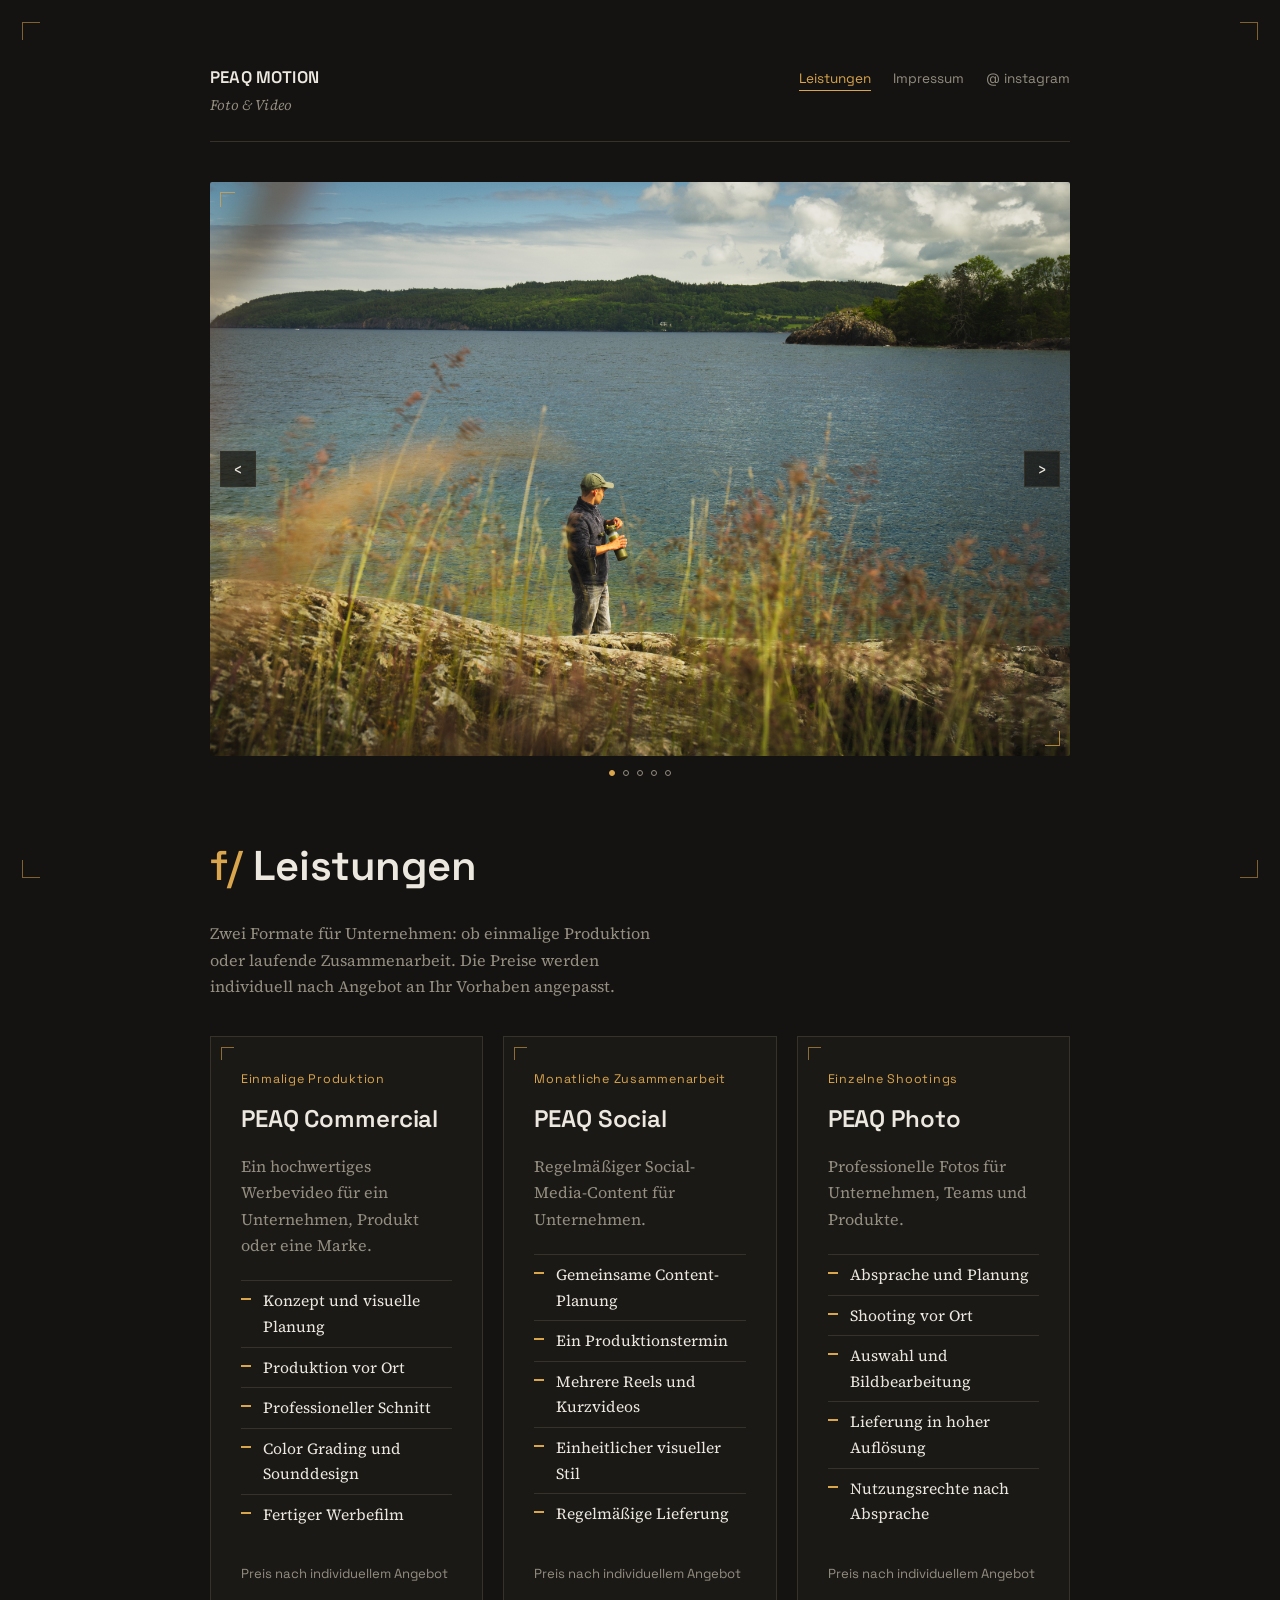
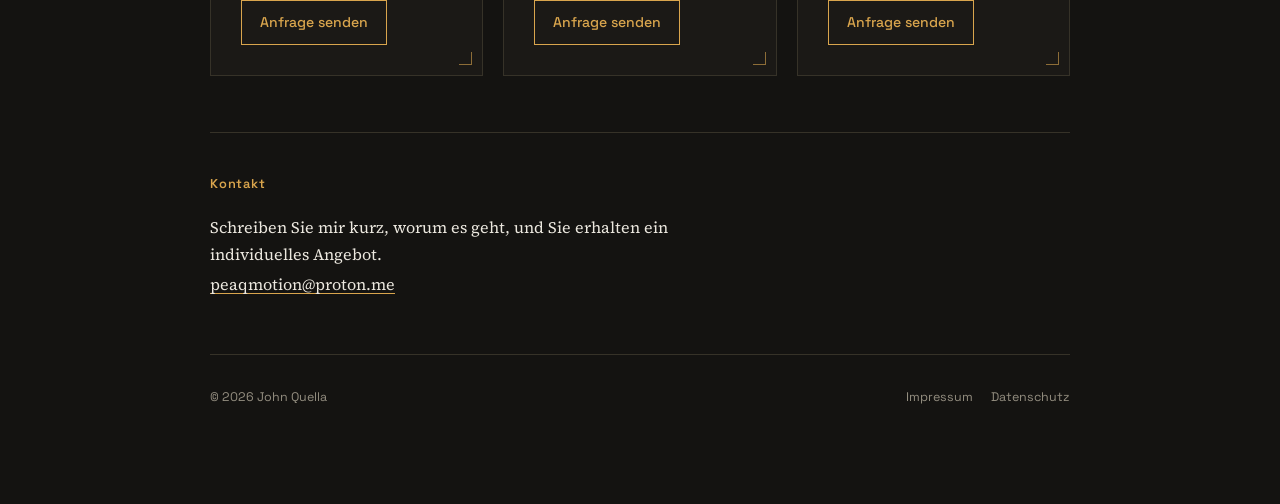
==== index.html @ 685e0910 "Add files via upload" ====
<!DOCTYPE html>
<html lang="de">
<head>
<meta charset="UTF-8">
<meta name="viewport" content="width=device-width, initial-scale=1">
<title>PEAQ MOTION – Foto &amp; Video</title>
<meta name="description" content="PEAQ MOTION – Werbevideos und Social-Media-Content für Unternehmen. Foto und Video aus Rostock.">
<link rel="icon" href="favicon.svg" type="image/svg+xml">
<link rel="stylesheet" href="style.css">
</head>
<body>

  <div class="frame-mark tl"></div>
  <div class="frame-mark tr"></div>
  <div class="frame-mark bl"></div>
  <div class="frame-mark br"></div>

  <main>
    <header>
      <a class="brand" href="index.html">
        PEAQ MOTION
        <span>Foto &amp; Video</span>
      </a>
      <nav>
        <a href="index.html" aria-current="page">Leistungen</a>
        <a href="impressum.html">Impressum</a>
        <a href="https://instagram.com/peaq.motion">@ instagram</a>
      </nav>
    </header>

    <div class="carousel" aria-roledescription="Karussell" aria-label="Fotos">
      <div class="carousel-viewport">
        <div class="carousel-track" id="carTrack">
          <figure class="slide"><img src="fotos/foto-1.jpeg" alt="" loading="lazy" onerror="this.parentElement.classList.add('slide--empty')"><span class="ph">Foto 1</span></figure>
          <figure class="slide"><img src="fotos/foto-2.jpeg" alt="" loading="lazy" onerror="this.parentElement.classList.add('slide--empty')"><span class="ph">Foto 2</span></figure>
          <figure class="slide"><img src="fotos/foto-3.jpeg" alt="" loading="lazy" onerror="this.parentElement.classList.add('slide--empty')"><span class="ph">Foto 3</span></figure>
          <figure class="slide"><img src="fotos/foto-4.jpeg" alt="" loading="lazy" onerror="this.parentElement.classList.add('slide--empty')"><span class="ph">Foto 4</span></figure>
          <figure class="slide"><img src="fotos/foto-5.jpeg" alt="" loading="lazy" onerror="this.parentElement.classList.add('slide--empty')"><span class="ph">Foto 5</span></figure>
        </div>
        <button class="car-btn prev" id="carPrev" aria-label="Vorheriges Foto">‹</button>
        <button class="car-btn next" id="carNext" aria-label="Nächstes Foto">›</button>
      </div>
      <div class="car-dots" id="carDots"></div>
    </div>

    <div class="block">
      <h1><span class="fstop">f/</span> Leistungen</h1>
      <p class="intro">Zwei Formate für Unternehmen: ob einmalige Produktion oder laufende Zusammenarbeit. Die Preise werden individuell nach Angebot an Ihr Vorhaben angepasst.</p>

      <div class="cards">
        <article class="card">
          <p class="tag">Einmalige Produktion</p>
          <h3>PEAQ Commercial</h3>
          <p class="lead">Ein hochwertiges Werbevideo für ein Unternehmen, Produkt oder eine Marke.</p>
          <ul>
            <li>Konzept und visuelle Planung</li>
            <li>Produktion vor Ort</li>
            <li>Professioneller Schnitt</li>
            <li>Color Grading und Sounddesign</li>
            <li>Fertiger Werbefilm</li>
          </ul>
          <p class="price">Preis nach individuellem Angebot</p>
          <a class="btn" href="mailto:peaqmotion@proton.me?subject=Anfrage%20PEAQ%20Commercial">Anfrage senden</a>
        </article>

        <article class="card">
          <p class="tag">Monatliche Zusammenarbeit</p>
          <h3>PEAQ Social</h3>
          <p class="lead">Regelmäßiger Social-Media-Content für Unternehmen.</p>
          <ul>
            <li>Gemeinsame Content-Planung</li>
            <li>Ein Produktionstermin</li>
            <li>Mehrere Reels und Kurzvideos</li>
            <li>Einheitlicher visueller Stil</li>
            <li>Regelmäßige Lieferung</li>
          </ul>
          <p class="price">Preis nach individuellem Angebot</p>
          <a class="btn" href="mailto:peaqmotion@proton.me?subject=Anfrage%20PEAQ%20Social">Anfrage senden</a>
        </article>

        <article class="card">
  <p class="tag">Einzelne Shootings</p>
  <h3>PEAQ Photo</h3>
  <p class="lead">Professionelle Fotos für Unternehmen, Teams und Produkte.</p>
  <ul>
    <li>Absprache und Planung</li>
    <li>Shooting vor Ort</li>
    <li>Auswahl und Bildbearbeitung</li>
    <li>Lieferung in hoher Auflösung</li>
    <li>Nutzungsrechte nach Absprache</li>
  </ul>
  <p class="price">Preis nach individuellem Angebot</p>
  <a class="btn" href="mailto:peaqmotion@proton.me?subject=Anfrage%20PEAQ%20Photo">Anfrage senden</a>
</article>
      </div>
    </div>

    <div class="block">
      <h2>Kontakt</h2>
      <p>Schreiben Sie mir kurz, worum es geht, und Sie erhalten ein individuelles Angebot.</p>
      <p><a class="mail" href="mailto:peaqmotion@proton.me">peaqmotion@proton.me</a></p>
    </div>

    <footer>
      <span>© 2026 John Quella</span>
      <span class="links">
        <a href="impressum.html">Impressum</a>
        <a href="impressum.html#datenschutz">Datenschutz</a>
      </span>
    </footer>
  </main>

  <script>
    (function () {
      var track = document.getElementById('carTrack');
      var dotsWrap = document.getElementById('carDots');
      var slides = track.children.length;
      var current = 0;

      for (var i = 0; i < slides; i++) {
        var dot = document.createElement('button');
        dot.className = 'car-dot';
        dot.setAttribute('aria-label', 'Foto ' + (i + 1));
        dot.addEventListener('click', (function (idx) { return function () { goTo(idx); }; })(i));
        dotsWrap.appendChild(dot);
      }

      function update() {
        track.style.transform = 'translateX(-' + (current * 100) + '%)';
        var dots = dotsWrap.children;
        for (var i = 0; i < dots.length; i++) {
          dots[i].setAttribute('aria-current', i === current ? 'true' : 'false');
        }
      }
      function goTo(idx) { current = (idx + slides) % slides; update(); }

      document.getElementById('carPrev').addEventListener('click', function () { goTo(current - 1); });
      document.getElementById('carNext').addEventListener('click', function () { goTo(current + 1); });

      var carousel = document.querySelector('.carousel');
      carousel.setAttribute('tabindex', '0');
      carousel.addEventListener('keydown', function (e) {
        if (e.key === 'ArrowLeft') goTo(current - 1);
        if (e.key === 'ArrowRight') goTo(current + 1);
      });

      var startX = null;
      var viewport = document.querySelector('.carousel-viewport');
      viewport.addEventListener('touchstart', function (e) { startX = e.touches[0].clientX; }, { passive: true });
      viewport.addEventListener('touchend', function (e) {
        if (startX === null) return;
        var diff = e.changedTouches[0].clientX - startX;
        if (diff > 40) goTo(current - 1);
        if (diff < -40) goTo(current + 1);
        startX = null;
      });

      update();
    })();
  </script>
</body>
</html>
---- style.css ----
/* PEAQ MOTION – gemeinsames Stylesheet für alle Seiten.
   Schriften liegen lokal im Ordner fonts/ (keine Verbindung zu Google). */

@font-face {
  font-family: "Space Grotesk";
  font-weight: 400;
  font-style: normal;
  font-display: swap;
  src: local("Space Grotesk Regular"), url("fonts/space-grotesk-400.woff2") format("woff2");
}
@font-face {
  font-family: "Space Grotesk";
  font-weight: 500;
  font-style: normal;
  font-display: swap;
  src: local("Space Grotesk Medium"), url("fonts/space-grotesk-500.woff2") format("woff2");
}
@font-face {
  font-family: "Space Grotesk";
  font-weight: 600;
  font-style: normal;
  font-display: swap;
  src: local("Space Grotesk SemiBold"), url("fonts/space-grotesk-600.woff2") format("woff2");
}
@font-face {
  font-family: "Source Serif 4";
  font-weight: 400;
  font-style: normal;
  font-display: swap;
  src: local("Source Serif 4 Regular"), url("fonts/source-serif-4-400.woff2") format("woff2");
}
@font-face {
  font-family: "Source Serif 4";
  font-weight: 400;
  font-style: italic;
  font-display: swap;
  src: local("Source Serif 4 Italic"), url("fonts/source-serif-4-400-italic.woff2") format("woff2");
}

:root {
  --bg: #141311;
  --bg-alt: #1b1916;
  --text: #ECE8DF;
  --text-muted: #948E80;
  --accent: #D9A54D;
  --line: #363228;
  --frame-margin: 22px;
  --sans: "Space Grotesk", "Inter", system-ui, -apple-system, "Segoe UI", sans-serif;
  --serif: "Source Serif 4", Georgia, "Times New Roman", serif;
}

* { box-sizing: border-box; }

html, body {
  margin: 0;
  padding: 0;
  background: var(--bg);
  color: var(--text);
  font-family: var(--serif);
  -webkit-font-smoothing: antialiased;
}

body {
  min-height: 100vh;
  display: flex;
  align-items: flex-start;
  justify-content: center;
  padding: 64px 24px 96px;
  line-height: 1.65;
}

/* Sucher-Eckmarken am Fensterrand */
.frame-mark {
  position: fixed;
  width: 18px;
  height: 18px;
  border: 1.5px solid var(--accent);
  opacity: 0.55;
  pointer-events: none;
}
.frame-mark.tl { top: var(--frame-margin); left: var(--frame-margin); border-right: none; border-bottom: none; }
.frame-mark.tr { top: var(--frame-margin); right: var(--frame-margin); border-left: none; border-bottom: none; }
.frame-mark.bl { bottom: var(--frame-margin); left: var(--frame-margin); border-right: none; border-top: none; }
.frame-mark.br { bottom: var(--frame-margin); right: var(--frame-margin); border-left: none; border-top: none; }

main {
  width: 100%;
  max-width: 860px;
}

/* ---------- Kopfzeile ---------- */
header {
  display: flex;
  align-items: baseline;
  justify-content: space-between;
  gap: 16px;
  margin-bottom: 40px;
  padding-bottom: 24px;
  border-bottom: 1px solid var(--line);
}

.brand {
  font-family: var(--sans);
  font-weight: 600;
  font-size: 1.05rem;
  letter-spacing: 0.01em;
  color: var(--text);
  text-decoration: none;
}
.brand span {
  display: block;
  font-family: var(--serif);
  font-weight: 400;
  font-style: italic;
  font-size: 0.9rem;
  color: var(--text-muted);
  margin-top: 2px;
}

nav { display: flex; gap: 22px; }
nav a {
  font-family: var(--sans);
  font-size: 0.85rem;
  color: var(--text-muted);
  text-decoration: none;
  border-bottom: 1px solid transparent;
}
nav a:hover, nav a:focus-visible,
nav a[aria-current="page"] { color: var(--accent); border-bottom-color: var(--accent); }

/* ---------- Typografie ---------- */
h1 {
  font-family: var(--sans);
  font-weight: 600;
  font-size: clamp(2rem, 5vw, 2.6rem);
  letter-spacing: -0.01em;
  margin: 0 0 20px 0;
  color: var(--text);
}
h1 .fstop { color: var(--accent); font-weight: 500; }

h2 {
  font-family: var(--sans);
  font-weight: 600;
  font-size: 0.8rem;
  letter-spacing: 0.06em;
  color: var(--accent);
  margin: 0 0 20px 0;
}

p {
  margin: 0 0 4px 0;
  font-size: 1rem;
  max-width: 62ch;
}
p.muted {
  color: var(--text-muted);
  font-size: 0.94rem;
  line-height: 1.7;
}

a.mail {
  color: var(--text);
  text-decoration-color: var(--accent);
  text-underline-offset: 3px;
}
a.mail:hover, a.mail:focus-visible { color: var(--accent); }

.edit { color: #C98B8B; font-style: italic; }

.block {
  margin-bottom: 56px;
}
.block + .block {
  padding-top: 40px;
  border-top: 1px solid var(--line);
}

/* ---------- Impressum / Datenschutz ---------- */
.legal h3 {
  font-family: var(--sans);
  font-weight: 500;
  font-size: 0.92rem;
  color: var(--text-muted);
  margin: 28px 0 8px 0;
}
.legal h3:first-of-type { margin-top: 0; }

/* ---------- Karussell ---------- */
.carousel { position: relative; margin-bottom: 56px; }
.carousel-viewport { position: relative; overflow: hidden; border-radius: 2px; }
.carousel-track { display: flex; transition: transform 0.5s cubic-bezier(0.65, 0, 0.35, 1); }
@media (prefers-reduced-motion: reduce) {
  .carousel-track { transition: none; }
}

.slide {
  flex: 0 0 100%;
  margin: 0;
  position: relative;
  aspect-ratio: 3 / 2;
  background: var(--bg-alt);
}
.slide img { width: 100%; height: 100%; object-fit: cover; display: block; }

.slide--empty img { display: none; }
.slide--empty .ph {
  position: absolute;
  inset: 0;
  display: flex;
  align-items: center;
  justify-content: center;
  font-family: var(--sans);
  font-size: 0.85rem;
  color: var(--text-muted);
  border: 1px dashed var(--line);
}
.slide .ph { display: none; }
.slide--empty .ph { display: flex; }

.slide::before, .slide::after {
  content: "";
  position: absolute;
  width: 14px;
  height: 14px;
  border: 1.5px solid var(--accent);
  opacity: 0.75;
  z-index: 2;
  pointer-events: none;
}
.slide::before { top: 10px; left: 10px; border-right: none; border-bottom: none; }
.slide::after { bottom: 10px; right: 10px; border-left: none; border-top: none; }

.car-btn {
  position: absolute;
  top: 50%;
  transform: translateY(-50%);
  width: 36px;
  height: 36px;
  border: 1px solid var(--line);
  background: rgba(20, 19, 17, 0.7);
  color: var(--text);
  font-family: var(--sans);
  font-size: 1.1rem;
  line-height: 1;
  cursor: pointer;
  display: flex;
  align-items: center;
  justify-content: center;
  z-index: 3;
}
.car-btn:hover, .car-btn:focus-visible { color: var(--accent); border-color: var(--accent); }
.car-btn.prev { left: 10px; }
.car-btn.next { right: 10px; }

.car-dots { display: flex; justify-content: center; gap: 8px; margin-top: 14px; }
.car-dot {
  width: 6px;
  height: 6px;
  border-radius: 50%;
  border: 1px solid var(--text-muted);
  background: transparent;
  padding: 0;
  cursor: pointer;
}
.car-dot[aria-current="true"] { background: var(--accent); border-color: var(--accent); }

/* ---------- Leistungs-Karten ---------- */
.intro { color: var(--text-muted); margin-bottom: 36px; max-width: 58ch; }

.cards {
  display: grid;
  grid-template-columns: repeat(auto-fit, minmax(240px, 1fr));
  gap: 20px;
}

.card {
  position: relative;
  display: flex;
  flex-direction: column;
  padding: 32px 30px 30px;
  background: var(--bg-alt);
  border: 1px solid var(--line);
}
.card::before, .card::after {
  content: "";
  position: absolute;
  width: 12px;
  height: 12px;
  border: 1.5px solid var(--accent);
  opacity: 0.6;
  pointer-events: none;
}
.card::before { top: 10px; left: 10px; border-right: none; border-bottom: none; }
.card::after { bottom: 10px; right: 10px; border-left: none; border-top: none; }

.card .tag {
  font-family: var(--sans);
  font-size: 0.78rem;
  letter-spacing: 0.06em;
  color: var(--accent);
  margin: 0 0 10px 0;
}
.card h3 {
  font-family: var(--sans);
  font-weight: 600;
  font-size: 1.5rem;
  letter-spacing: -0.005em;
  margin: 0 0 14px 0;
  color: var(--text);
}
.card .lead { color: var(--text-muted); margin-bottom: 22px; }

.card ul {
  list-style: none;
  margin: 0 0 28px 0;
  padding: 0;
  flex: 1;
}
.card li {
  position: relative;
  padding: 7px 0 7px 22px;
  border-top: 1px solid var(--line);
  font-size: 0.97rem;
}
.card li::before {
  content: "";
  position: absolute;
  left: 0;
  top: 1.1em;
  width: 10px;
  height: 2px;
  background: var(--accent);
}

.card .price {
  font-family: var(--sans);
  font-size: 0.82rem;
  color: var(--text-muted);
  margin: 0 0 16px 0;
}

.btn {
  align-self: flex-start;
  font-family: var(--sans);
  font-weight: 500;
  font-size: 0.88rem;
  color: var(--accent);
  text-decoration: none;
  padding: 10px 18px;
  border: 1px solid var(--accent);
  transition: background 0.2s, color 0.2s;
}
.btn:hover, .btn:focus-visible { background: var(--accent); color: var(--bg); }

/* ---------- Fußzeile ---------- */
footer {
  padding-top: 32px;
  border-top: 1px solid var(--line);
  font-family: var(--sans);
  font-size: 0.78rem;
  color: var(--text-muted);
  display: flex;
  justify-content: space-between;
  flex-wrap: wrap;
  gap: 8px 24px;
}
footer a { color: var(--text-muted); text-decoration: none; border-bottom: 1px solid transparent; }
footer a:hover, footer a:focus-visible { color: var(--accent); border-bottom-color: var(--accent); }
footer .links { display: flex; gap: 18px; }

@media (max-width: 560px) {
  body { padding: 40px 20px 72px; }
  header { flex-direction: column; align-items: flex-start; gap: 14px; }
  .card { padding: 28px 22px 26px; }
}
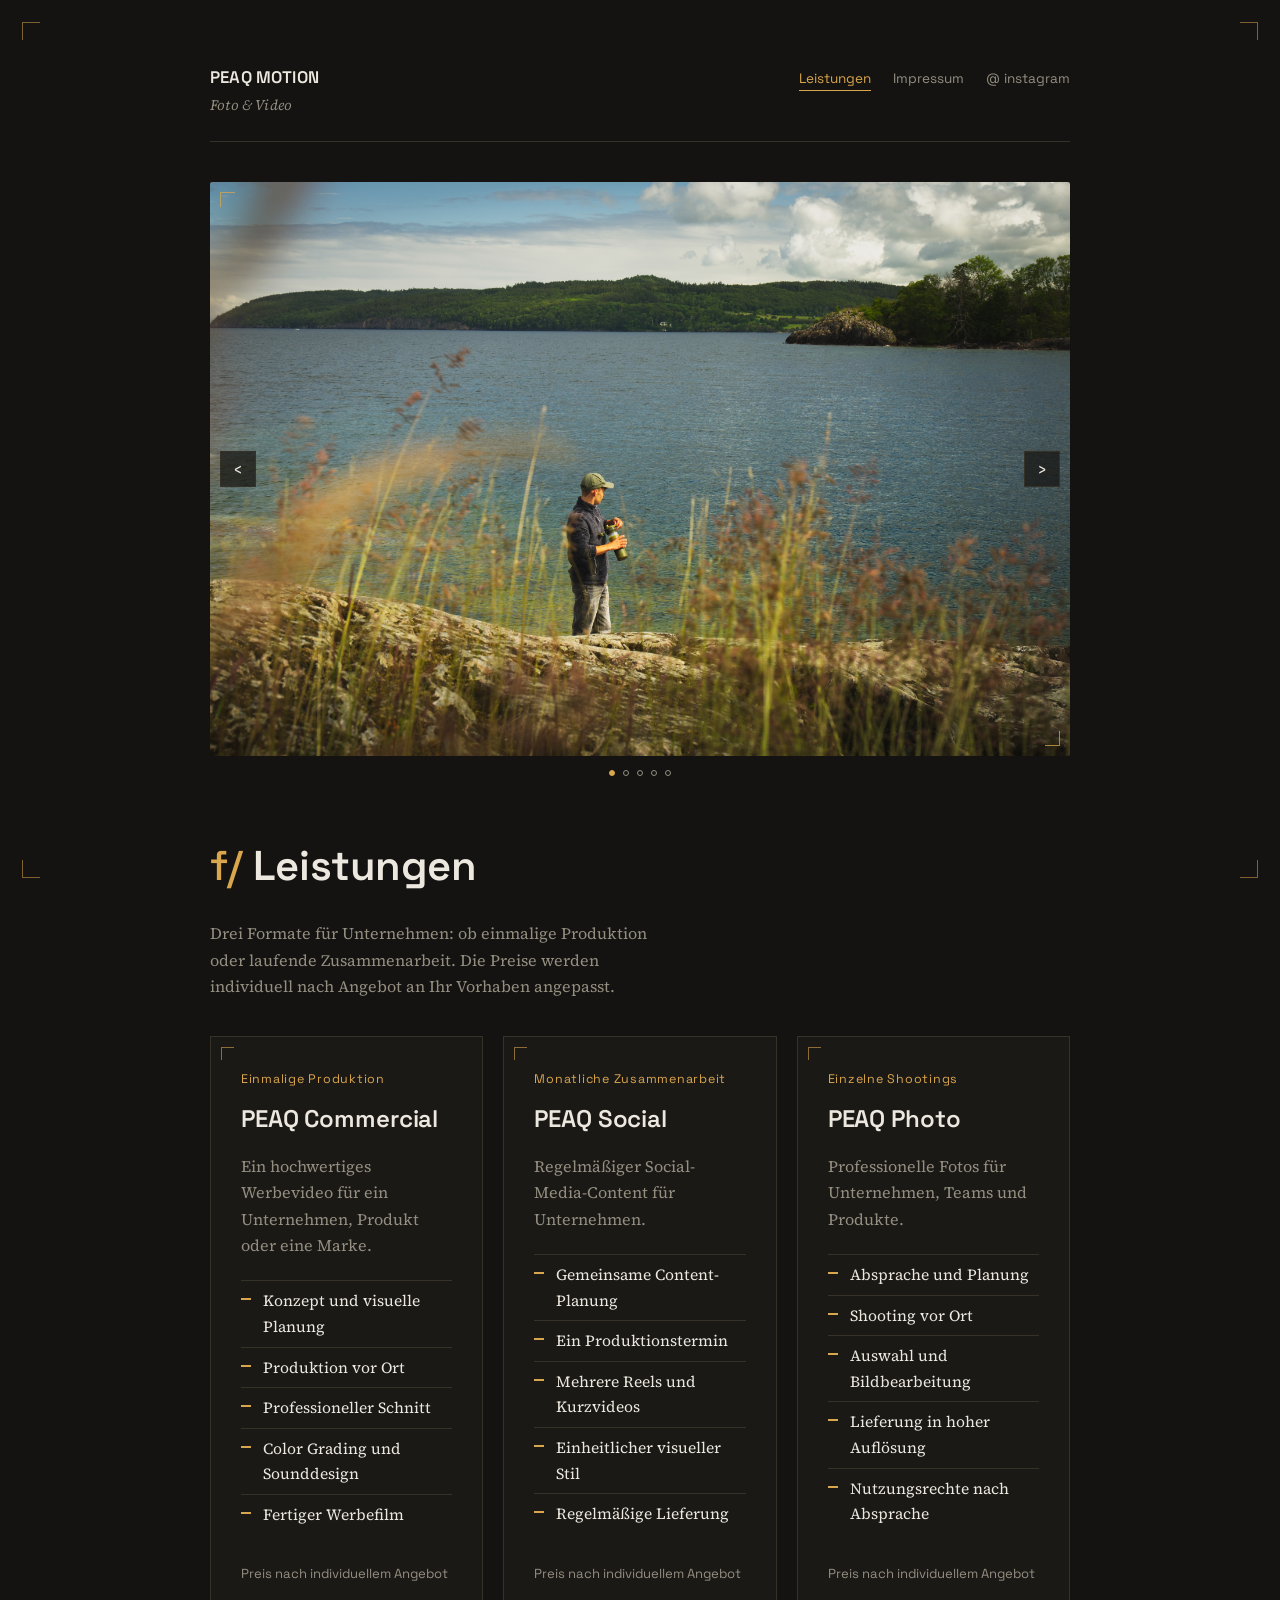
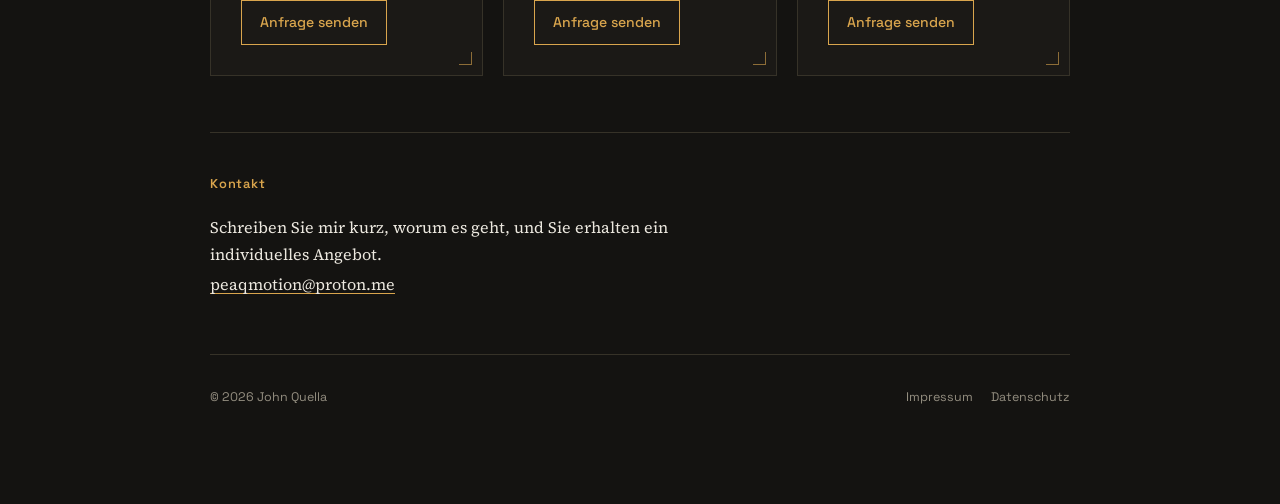
==== commit cb75c32c: "Update intro paragraph to mention three formats" ====
--- a/index.html
+++ b/index.html
@@ -45,7 +45,7 @@
 
     <div class="block">
       <h1><span class="fstop">f/</span> Leistungen</h1>
-      <p class="intro">Zwei Formate für Unternehmen: ob einmalige Produktion oder laufende Zusammenarbeit. Die Preise werden individuell nach Angebot an Ihr Vorhaben angepasst.</p>
+      <p class="intro">Drei Formate für Unternehmen: ob einmalige Produktion oder laufende Zusammenarbeit. Die Preise werden individuell nach Angebot an Ihr Vorhaben angepasst.</p>
 
       <div class="cards">
         <article class="card">
